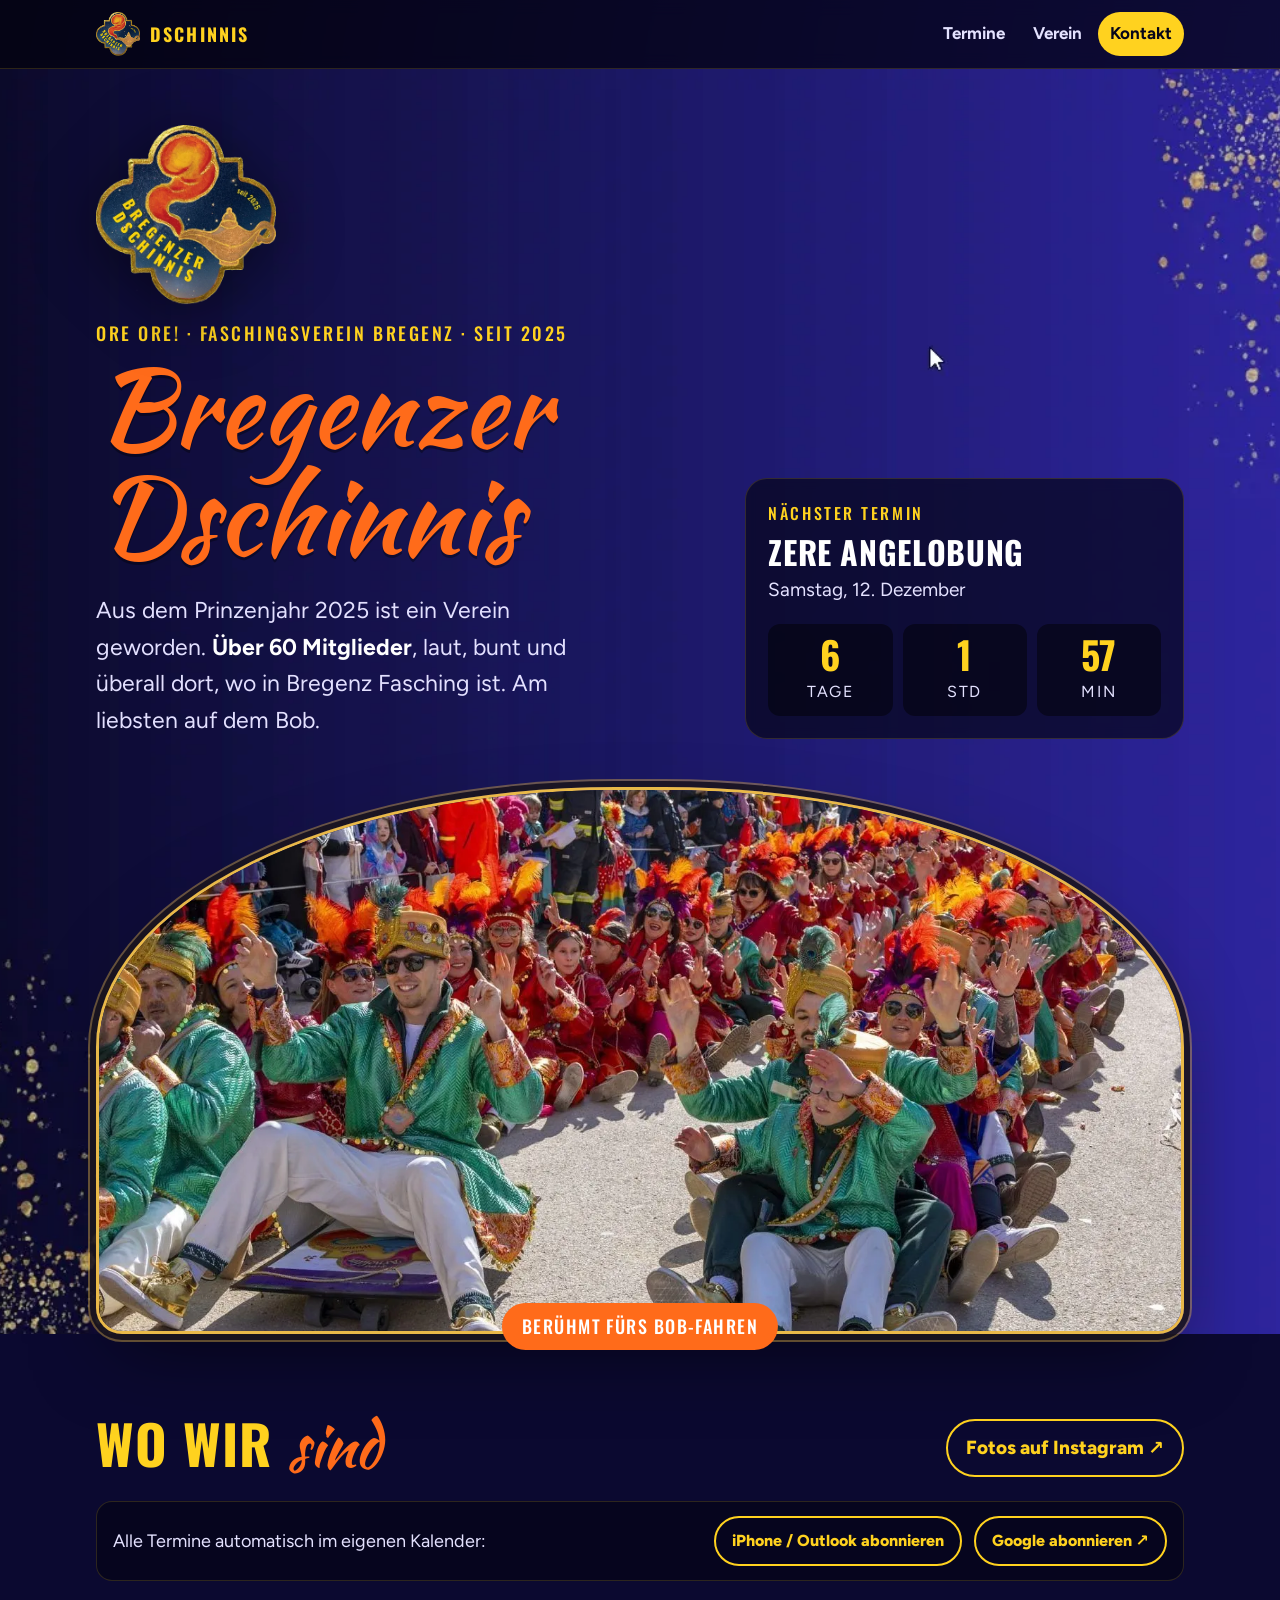
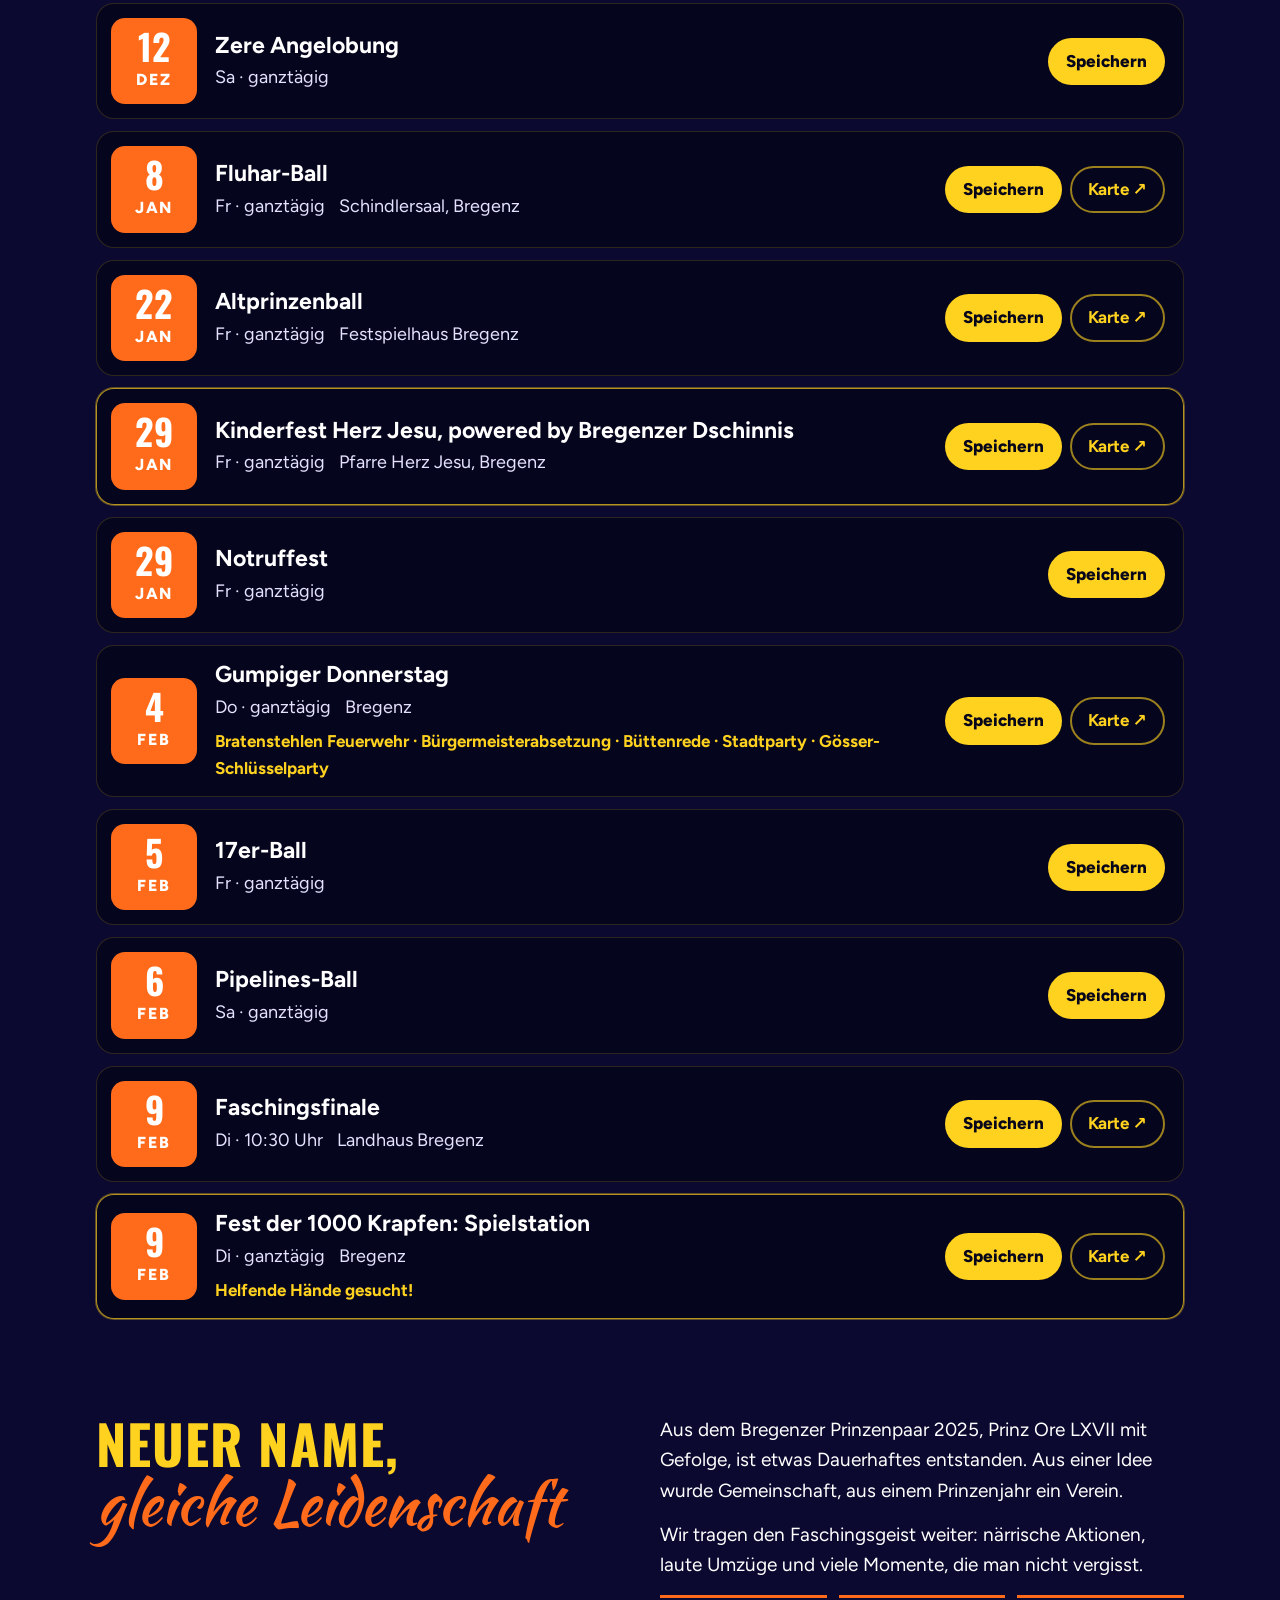
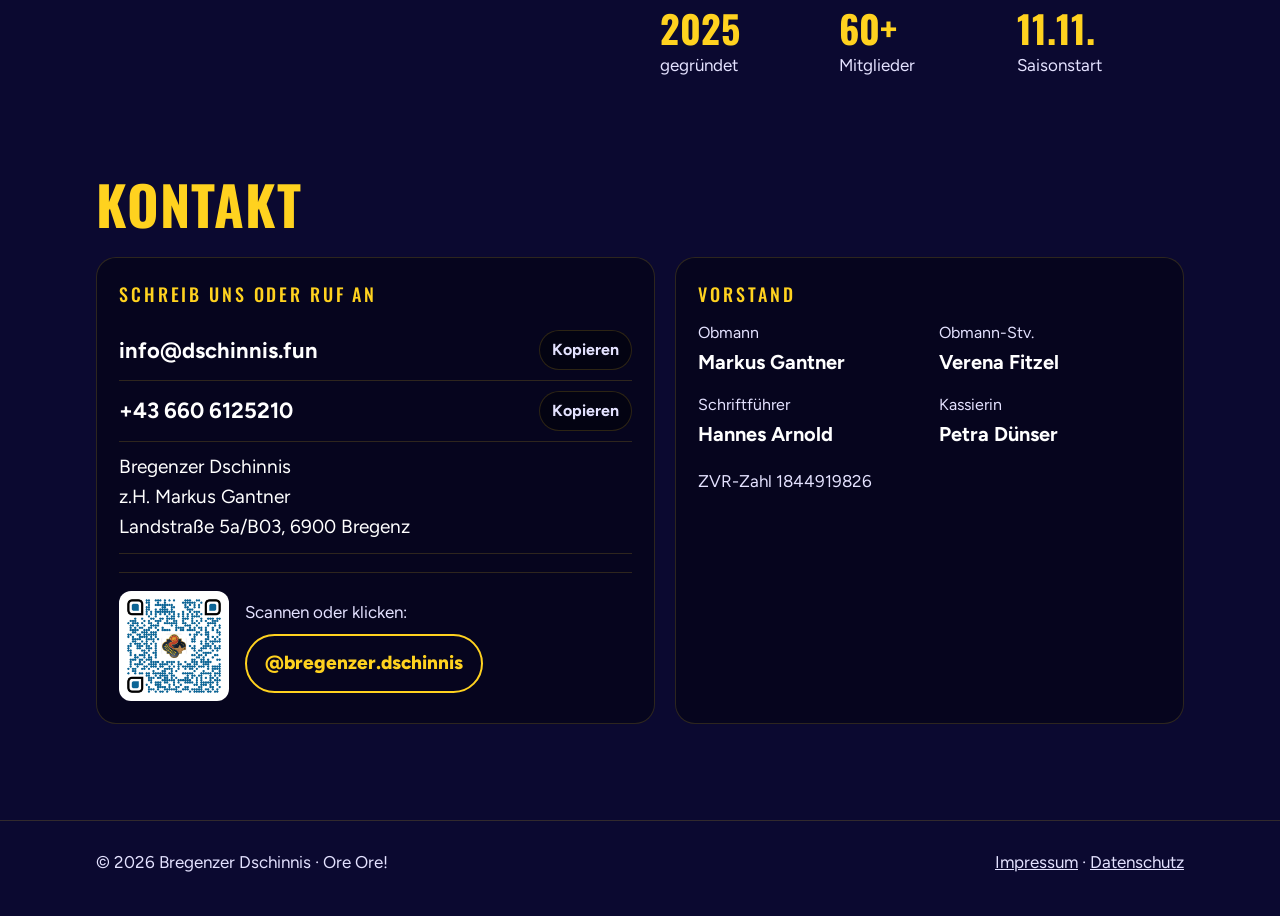
==== index.html @ 53019413 "Website Bregenzer Dschinnis: statische Seite, Termine + ICS-Action - index.html, impressum, datensch" ====
<!doctype html>
<html lang="de">
<head>
<meta charset="utf-8">
<meta name="viewport" content="width=device-width,initial-scale=1,viewport-fit=cover">
<title>Bregenzer Dschinnis</title>
<meta name="description" content="Faschingsverein Bregenz, gegründet 2025. Termine, Auftritte und Kontakt.">
<meta name="theme-color" content="#07061a">
<link rel="icon" href="assets/favicon-64.png" type="image/png">
<link rel="apple-touch-icon" href="assets/apple-touch-icon.png">
<link rel="stylesheet" href="assets/style.css">
<meta property="og:title" content="Bregenzer Dschinnis">
<meta property="og:description" content="Faschingsverein Bregenz, gegründet 2025. Termine, Auftritte und Kontakt.">
<meta property="og:image" content="https://dschinnis.fun/assets/logo-512.png">
</head>
<body>
<header>
  <div class="wrap bar">
    <a class="brand" href="index.html" aria-label="Bregenzer Dschinnis, Startseite">
      <img src="assets/logo-160.png" width="44" height="44" alt="">
      Dschinnis
    </a>
    <nav aria-label="Hauptnavigation">
      <a href="index.html#termine">Termine</a>
      <a href="index.html#verein">Verein</a>
      <a class="cta" href="index.html#kontakt">Kontakt</a>
    </nav>
  </div>
</header>
<main id="top">
  <div class="hero-band">
  <div class="wrap hero">
    <div>
      <img class="hero-logo" src="assets/logo-400.webp" width="400" height="400" alt="Logo der Bregenzer Dschinnis: Wunderlampe mit Flamme im goldenen Rahmen">
      <p class="eyebrow">Ore Ore! · Faschingsverein Bregenz · seit 2025</p>
      <h1>Bregenzer Dschinnis</h1>
      <p class="lede">Aus dem Prinzenjahr 2025 ist ein Verein geworden. <b>Über 60 Mitglieder</b>, laut, bunt und überall dort, wo in Bregenz Fasching ist. Am liebsten auf dem Bob.</p>
    </div>
    <aside class="next" aria-live="polite">
      <div class="lbl">Nächster Termin</div>
      <h2 id="n-title">…</h2>
      <p class="where" id="n-where"></p>
      <div class="count" id="n-count">
        <div><b id="c-d">0</b><span>Tage</span></div>
        <div><b id="c-h">0</b><span>Std</span></div>
        <div><b id="c-m">0</b><span>Min</span></div>
      </div>
    </aside>
  </div>

  <div class="wrap arch">
    <figure>
      <img src="assets/umzug.webp" width="1536" height="1024" alt="Die Bregenzer Dschinnis in grün-goldenen und roten Kostümen beim Bob-Fahren auf dem Faschingsumzug, umringt von Zuschauern">
    </figure>
    <figcaption>Berühmt fürs Bob-Fahren</figcaption>
  </div>
  </div>

  <section id="termine">
    <div class="wrap">
      <div class="sec-head">
        <h2 class="big">Wo wir <em>sind</em></h2>
        <a class="btn" href="https://www.instagram.com/bregenzer.dschinnis" target="_blank" rel="noopener">Fotos auf Instagram ↗</a>
      </div>
      <div class="abo">
        <p>Alle Termine automatisch im eigenen Kalender:</p>
        <a class="btn" id="abo-ios" href="termine.ics">iPhone / Outlook abonnieren</a>
        <a class="btn" id="abo-google" href="termine.ics" target="_blank" rel="noopener">Google abonnieren ↗</a>
      </div>
      <ol class="list" id="events"><li class="empty">Termine werden geladen …</li></ol>
    </div>
  </section>

  <section id="verein">
    <div class="wrap about">
      <div>
        <h2 class="big">Neuer Name,<br><em>gleiche Leidenschaft</em></h2>
      </div>
      <div>
        <p>Aus dem Bregenzer Prinzenpaar 2025, Prinz Ore LXVII mit Gefolge, ist etwas Dauerhaftes entstanden. Aus einer Idee wurde Gemeinschaft, aus einem Prinzenjahr ein Verein.</p>
        <p>Wir tragen den Faschingsgeist weiter: närrische Aktionen, laute Umzüge und viele Momente, die man nicht vergisst.</p>
        <div class="facts">
          <div class="fact"><b>2025</b><span>gegründet</span></div>
          <div class="fact"><b>60+</b><span>Mitglieder</span></div>
          <div class="fact"><b>11.11.</b><span>Saisonstart</span></div>
        </div>
      </div>
    </div>
  </section>

  <section id="kontakt">
    <div class="wrap">
      <div class="sec-head"><h2 class="big">Kontakt</h2></div>
      <div class="contact">
        <div class="card">
          <h3>Schreib uns oder ruf an</h3>
          <div class="line"><a class="v" id="mail" href="mailto:info@dschinnis.fun">info@dschinnis.fun</a><button class="copy" data-copy="mail" type="button">Kopieren</button></div>
          <div class="line"><a class="v" id="tel" href="tel:+436606125210">+43 660 6125210</a><button class="copy" data-copy="tel" type="button">Kopieren</button></div>
          <div class="line"><span>Bregenzer Dschinnis<br>z.H. Markus Gantner<br>Landstraße 5a/B03, 6900 Bregenz</span></div>
          <div class="qr">
            <img src="assets/qr-instagram.png" width="360" height="360" alt="QR-Code zum Instagram-Profil der Bregenzer Dschinnis">
            <div><p>Scannen oder klicken:</p><a class="btn" href="https://www.instagram.com/bregenzer.dschinnis" target="_blank" rel="noopener">@bregenzer.dschinnis</a></div>
          </div>
        </div>
        <div class="card">
          <h3>Vorstand</h3>
          <dl class="board">
            <div><dt>Obmann</dt><dd>Markus Gantner</dd></div>
            <div><dt>Obmann-Stv.</dt><dd>Verena Fitzel</dd></div>
            <div><dt>Schriftführer</dt><dd>Hannes Arnold</dd></div>
            <div><dt>Kassierin</dt><dd>Petra Dünser</dd></div>
          </dl>
          <p style="color:var(--muted);font-size:17px;margin:18px 0 0">ZVR-Zahl 1844919826</p>
        </div>
      </div>
    </div>
  </section>
</main>
<footer>
  <div class="wrap">
    <span>© <span id="yr">2026</span> Bregenzer Dschinnis · Ore Ore!</span>
    <span><a href="impressum.html">Impressum</a> · <a href="datenschutz.html">Datenschutz</a></span>
  </div>
</footer>
<script>document.getElementById("yr").textContent=new Date().getFullYear()</script>
<script src="assets/app.js" defer></script>
</body>
</html>
---- assets/style.css ----
@import url("fonts.css");
/* Layout: Plakat-Look der Dschinnis — Verlauf Schwarz→Königsblau mit Goldstaub, Logo + orange Pinselschrift im Hero, Bob-Foto im Torbogen, dann Termine. */
:root{
  --night:#07061a;
  --night-2:rgba(6,5,28,.82);   /* Karten auf dem Blauverlauf */
  --line:rgba(255,210,31,.16);
  --royal:#3a31c9;              /* Plakat-Blau */
  --blue:#221b8f;
  --orange:#ff6b1a;             /* Flamme im Logo / Plakat-Schrift */
  --gold:#e9b949;               /* Goldstaub, Logo-Rahmen */
  --yellow:#ffd21f;             /* Logo-Schrift */
  --ink:#ffffff;
  --muted:#e4e2ff;             /* Nebentext: hell genug für guten Kontrast */
  --display:"Oswald","Arial Narrow",Impact,sans-serif;
  --script:"Kaushan Script","Brush Script MT",cursive;
  --body:"Figtree",system-ui,-apple-system,"Segoe UI",sans-serif;
  color-scheme:dark;
}
*{box-sizing:border-box}
body{margin:0}
img{max-width:100%;height:auto}
html{scroll-behavior:smooth}
body{
  background:#0b0930 linear-gradient(100deg,#000 0%,#100c47 35%,#221b8f 70%,#3a31c9 100%) fixed;
  color:var(--ink);font-family:var(--body);font-size:19px;line-height:1.6;
}
a{color:inherit}
:focus-visible{outline:3px solid var(--yellow);outline-offset:3px;border-radius:4px}
.wrap{max-width:1120px;margin:0 auto;padding-left:max(16px,env(safe-area-inset-left,0px));padding-right:max(16px,env(safe-area-inset-right,0px))}

/* Header */
body::before{content:"";position:fixed;inset:0 0 auto;height:env(safe-area-inset-top,0px);z-index:10;background:var(--night)}
header{position:sticky;top:env(safe-area-inset-top,0px);z-index:5;background:rgba(7,6,26,.82);backdrop-filter:blur(8px);border-bottom:1px solid var(--line)}
.bar{display:flex;align-items:center;justify-content:space-between;gap:16px;padding-block:12px}
.brand{display:flex;align-items:center;gap:10px;text-decoration:none;font-family:var(--display);font-weight:700;font-size:18px;letter-spacing:.12em;text-transform:uppercase;color:var(--yellow)}
.brand img{width:44px;height:44px;display:block}
nav{display:flex;gap:4px;flex-wrap:wrap}
nav a{text-decoration:none;font-weight:700;font-size:17px;padding:8px 12px;border-radius:999px;color:var(--muted)}
nav a:hover{color:var(--ink);background:rgba(255,255,255,.08)}
nav a.cta{color:var(--night);background:var(--yellow)}

/* Hero */
.hero{padding-block:56px 32px;display:grid;grid-template-columns:1.25fr .9fr;gap:40px;align-items:end}
.eyebrow{font-family:var(--display);font-weight:500;text-transform:uppercase;letter-spacing:.14em;font-size:18px;color:var(--yellow);margin:0 0 6px}
h1{font-family:var(--script);font-weight:400;font-size:clamp(52px,8.6vw,108px);line-height:1;margin:0;color:var(--orange);text-wrap:balance;text-shadow:0 3px 0 rgba(0,0,0,.35)}
.lede{font-size:clamp(20px,2.3vw,23px);color:var(--ink);max-width:34ch;margin:22px 0 0}
.lede b{color:var(--ink)}

.next{background:rgba(7,6,26,.7);backdrop-filter:blur(6px);border:1px solid var(--line);border-radius:22px;padding:22px;position:relative;overflow:hidden;min-width:0}
.next .lbl{font-family:var(--display);font-size:16px;font-weight:500;letter-spacing:.16em;text-transform:uppercase;color:var(--yellow)}
.next h2{font-family:var(--display);font-weight:700;text-transform:uppercase;letter-spacing:.02em;font-size:32px;line-height:1.1;margin:8px 0 6px}
.next .where{color:var(--muted);margin:0}
.count{display:flex;gap:10px;margin-top:18px;font-variant-numeric:tabular-nums}
.count div{flex:1;background:rgba(0,0,0,.45);border-radius:12px;padding:10px 6px;text-align:center}
.count b{display:block;font-family:var(--display);font-weight:700;font-size:38px;line-height:1.1;color:var(--yellow)}
.count span{font-size:15px;color:var(--muted);text-transform:uppercase;letter-spacing:.1em}

/* Foto im Torbogen */
.arch{margin-block:16px 8px;position:relative}
.arch figure{margin:0;border-radius:min(46vw,520px) min(46vw,520px) 26px 26px / 260px 260px 26px 26px;overflow:hidden;border:3px solid var(--gold);box-shadow:0 0 0 6px rgba(7,6,26,.8),0 0 0 8px rgba(233,185,73,.4),0 30px 80px -20px rgba(0,0,0,.6)}
.arch img{display:block;width:100%;aspect-ratio:16/8;object-fit:cover;object-position:50% 55%}
.arch figcaption{position:absolute;left:50%;bottom:-16px;transform:translateX(-50%);background:var(--orange);color:#fff;font-family:var(--display);font-weight:500;letter-spacing:.08em;text-transform:uppercase;font-size:18px;padding:9px 20px;border-radius:999px;white-space:nowrap;max-width:calc(100% - 32px);overflow:hidden;text-overflow:ellipsis}

/* Sections */
section{padding-block:72px 24px}
.sec-head{display:flex;justify-content:space-between;align-items:end;gap:16px;flex-wrap:wrap;margin-bottom:24px}
h2.big{font-family:var(--display);font-weight:700;text-transform:uppercase;letter-spacing:.02em;color:var(--yellow);font-size:clamp(34px,5vw,54px);line-height:1.05;margin:0}
h2.big em{font-family:var(--script);font-weight:400;text-transform:none;letter-spacing:0;font-style:normal;color:var(--orange);font-size:1.12em}
.btn{display:inline-flex;align-items:center;gap:8px;text-decoration:none;font-weight:800;border-radius:999px;padding:12px 18px;border:2px solid var(--yellow);color:var(--yellow);background:transparent;cursor:pointer;font:inherit;font-weight:800}
.btn:hover{background:var(--yellow);color:var(--night)}
.note{font-size:17px;color:var(--muted);background:rgba(0,0,0,.3);border:1px dashed var(--line);border-radius:12px;padding:10px 14px;margin:0 0 20px}

/* Termine */
.list{display:grid;gap:12px;list-style:none;margin:0;padding:0}
.ev{display:grid;grid-template-columns:86px 1fr auto;gap:18px;align-items:center;background:var(--night-2);border:1px solid var(--line);border-radius:18px;padding:14px 18px 14px 14px}
.date{border-radius:14px;text-align:center;padding:10px 0;background:var(--orange);color:#fff;font-variant-numeric:tabular-nums}
.date b{display:block;font-family:var(--display);font-weight:700;font-size:36px;line-height:1}
.date span{font-size:15px;font-weight:800;letter-spacing:.12em;text-transform:uppercase}
.ev h3{margin:0;font-size:23px;line-height:1.25}
.ev .meta{margin:4px 0 0;color:var(--muted);font-size:18px;display:flex;flex-wrap:wrap;gap:4px 14px}
.ev.star{border-color:rgba(255,210,31,.7);box-shadow:0 0 0 1px rgba(255,210,31,.35)}
.ev .info{margin:6px 0 0;font-size:17px;color:var(--yellow);font-weight:700}
.acts{display:flex;gap:8px;align-items:center;flex-wrap:wrap;justify-content:flex-end}
.save{position:relative}
.save summary{list-style:none;cursor:pointer;font-weight:800;font-size:17px;color:var(--night);background:var(--yellow);padding:10px 18px;border-radius:999px}
.save summary::-webkit-details-marker{display:none}
.save[open] summary{background:var(--orange)}
.save .menu{position:absolute;right:0;top:calc(100% + 6px);z-index:3;background:#0b0930;border:1px solid var(--line);border-radius:14px;padding:6px;display:grid;min-width:210px;box-shadow:0 20px 40px -10px #000}
.save .menu a{text-decoration:none;padding:12px 14px;border-radius:10px;font-weight:700;font-size:17px}
.save .menu a:hover{background:rgba(255,255,255,.08)}
.ev a.map{white-space:nowrap;text-decoration:none;font-weight:700;font-size:17px;color:var(--yellow);border:2px solid rgba(255,210,31,.6);padding:8px 16px;border-radius:999px}
.ev a.map:hover{background:rgba(255,210,31,.1)}
.ev>div{min-width:0}

/* Über uns */
.about{display:grid;grid-template-columns:1fr 1fr;gap:40px;align-items:start}
.about p{margin:0 0 14px;max-width:60ch}
.facts{display:grid;grid-template-columns:repeat(3,1fr);gap:12px}
.fact{border-top:3px solid var(--orange);padding-top:10px}
.fact b{display:block;font-family:var(--display);font-weight:700;font-size:38px;color:var(--yellow);line-height:1.1}
.fact span{color:var(--muted);font-size:17px}

/* Kontakt */
.contact{display:grid;grid-template-columns:1.1fr 1fr;gap:20px}
.card{background:var(--night-2);border:1px solid var(--line);border-radius:20px;padding:22px;min-width:0}
.card h3{margin:0 0 12px;font-family:var(--display);font-weight:500;font-size:18px;text-transform:uppercase;letter-spacing:.16em;color:var(--yellow)}
.line{display:flex;justify-content:space-between;align-items:center;gap:12px;padding-block:10px;border-bottom:1px solid var(--line);flex-wrap:wrap}
.line:last-child{border-bottom:0}
.line .v{font-weight:700;font-size:22px;user-select:all;overflow-wrap:anywhere}
.copy{font:inherit;font-size:15px;font-weight:700;color:var(--muted);background:rgba(0,0,0,.4);border:1px solid var(--line);border-radius:999px;padding:6px 12px;cursor:pointer}
.copy:hover{color:var(--ink)}
.board{display:grid;grid-template-columns:1fr 1fr;gap:14px 18px;margin:0}
.board dt{font-size:16px;color:var(--muted)}
.board dd{margin:0;font-weight:700;font-size:20px}

footer{margin-top:72px;border-top:1px solid var(--line);padding-block:28px 40px;color:var(--muted);font-size:17px}
footer .wrap{display:flex;justify-content:space-between;gap:16px;flex-wrap:wrap}
footer a{color:var(--muted)}

@media (max-width:820px){
  .hero,.about,.contact{grid-template-columns:1fr}
  .hero{padding-block:36px 16px;gap:28px}
  .arch figure{border-radius:200px 200px 20px 20px / 120px 120px 20px 20px}
  .arch img{aspect-ratio:4/3}
  nav a:not(.cta){display:none}
}
@media (max-width:520px){
  .ev{grid-template-columns:64px 1fr;gap:12px}
  .acts{grid-column:2;justify-content:flex-start}
  .save .menu{left:0;right:auto}
  .date b{font-size:28px}
  .facts{grid-template-columns:1fr 1fr 1fr}
  .fact b{font-size:30px}
  .board{grid-template-columns:1fr}
}
@media (prefers-reduced-motion:no-preference){
  .hero-logo{animation:float 6s ease-in-out infinite}
  @keyframes float{50%{transform:translateY(-8px) rotate(-2deg)}}
}

/* Unterseiten (Impressum, Datenschutz) */
.legal{padding-block:48px 24px;max-width:760px}
.legal h1{font-size:clamp(44px,7vw,72px)}
.legal h2{font-family:var(--display);font-weight:500;text-transform:uppercase;letter-spacing:.08em;font-size:20px;margin:32px 0 8px;color:var(--yellow)}
.legal p,.legal li{color:var(--ink);max-width:65ch}
.legal a{color:var(--yellow)}
.empty{color:var(--ink);background:var(--night-2);border:1px dashed var(--line);border-radius:18px;padding:22px}
.line a.v{text-decoration:none}

/* Hero mit Goldstaub wie auf den Plakaten */
.hero-band{background:url(goldstaub.webp) center/cover no-repeat}
.hero-logo{width:clamp(120px,16vw,180px);height:auto;display:block;margin:0 0 14px;filter:drop-shadow(0 10px 30px rgba(0,0,0,.5))}
.qr{display:flex;gap:16px;align-items:center;margin-top:18px;padding-top:18px;border-top:1px solid var(--line)}
.qr img{width:110px;height:110px;border-radius:12px;background:#fff;padding:6px}
.qr p{margin:0 0 8px;color:var(--muted);font-size:17px}
.hero .lede{color:#e3e0ff}
.abo{display:flex;flex-wrap:wrap;gap:10px 12px;align-items:center;margin:0 0 22px;padding:14px 16px;background:var(--night-2);border:1px solid var(--line);border-radius:16px}
.abo p{margin:0 8px 0 0;font-size:18px;color:var(--muted);flex:1 1 260px}
.abo .btn{font-size:16px;padding:10px 16px}
.qr>div{min-width:0}
.qr .btn{max-width:100%;overflow-wrap:anywhere;white-space:normal}
.count span,.date span{font-size:16px}
.copy{font-size:16px}
@media (max-width:520px){
  .qr img{width:88px;height:88px}
  .qr .btn{font-size:16px;padding:10px 14px}
  .abo .btn{flex:1 1 100%;justify-content:center}
}
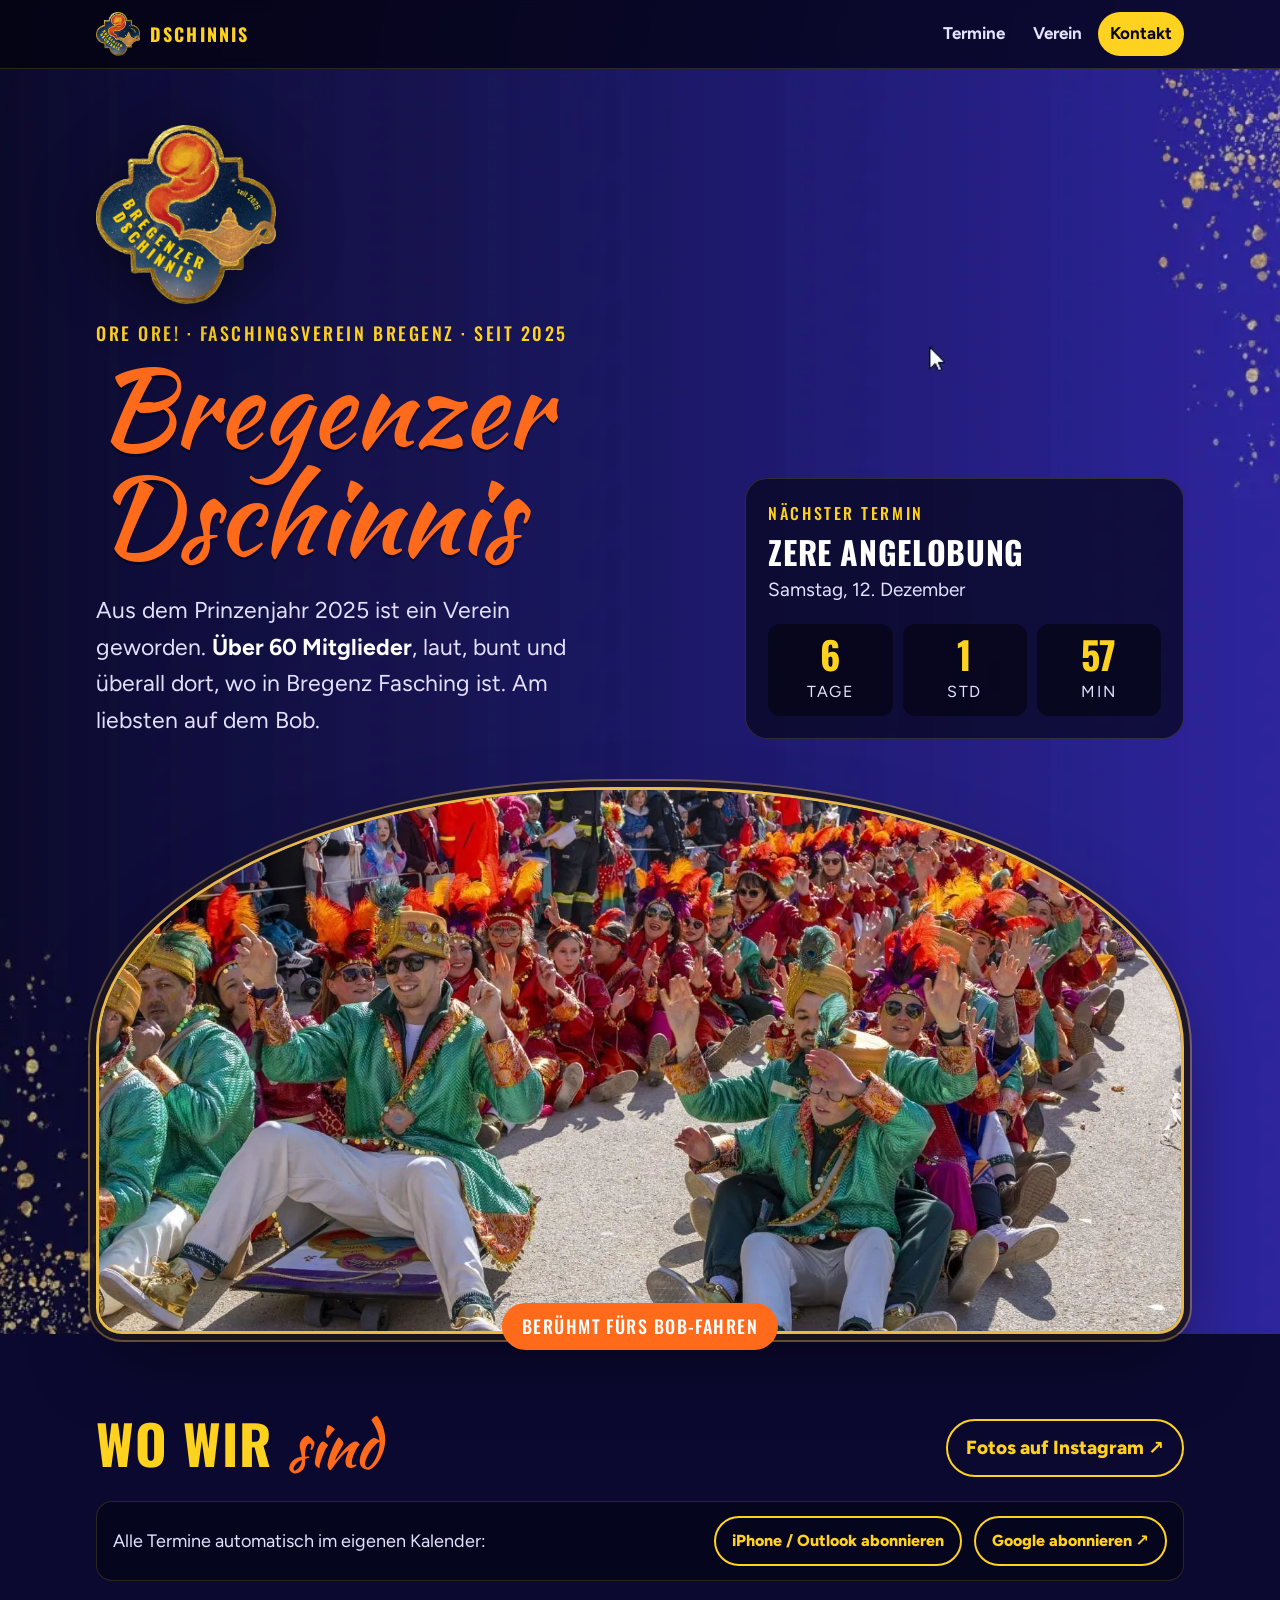
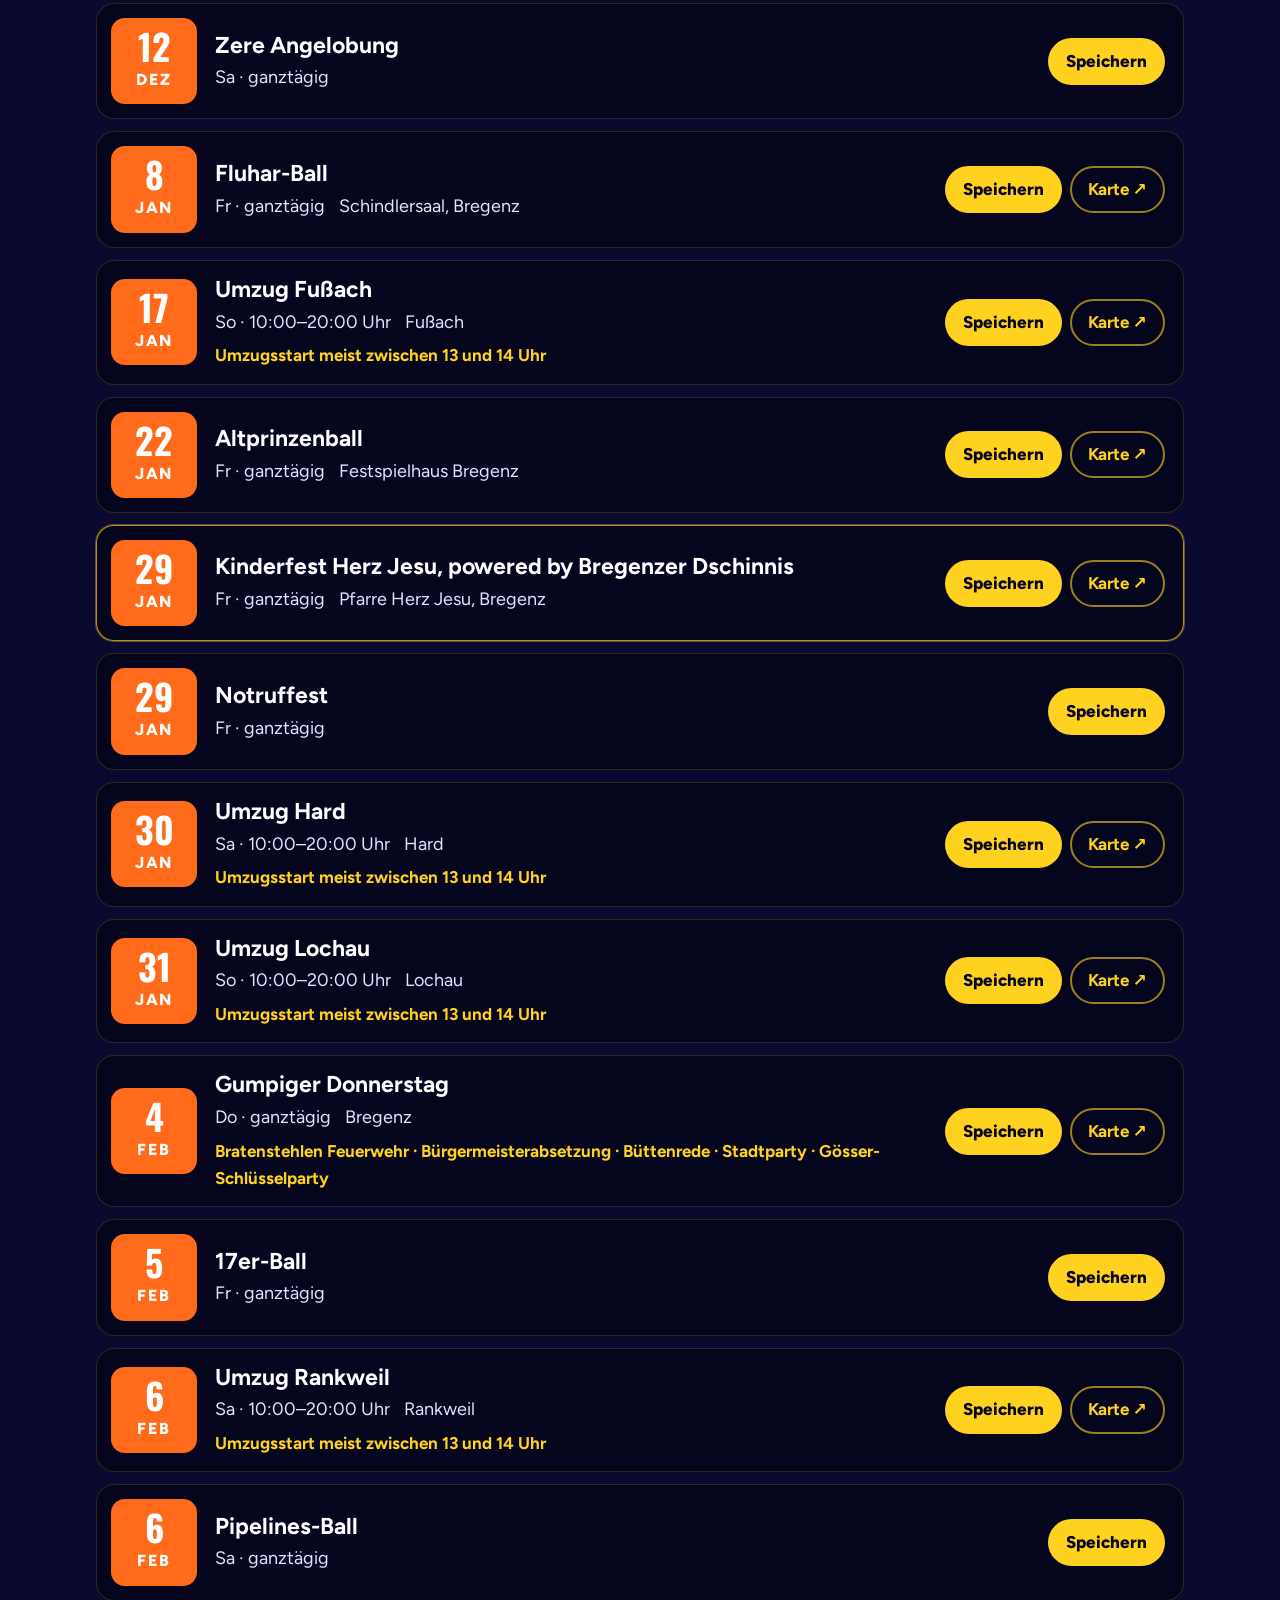
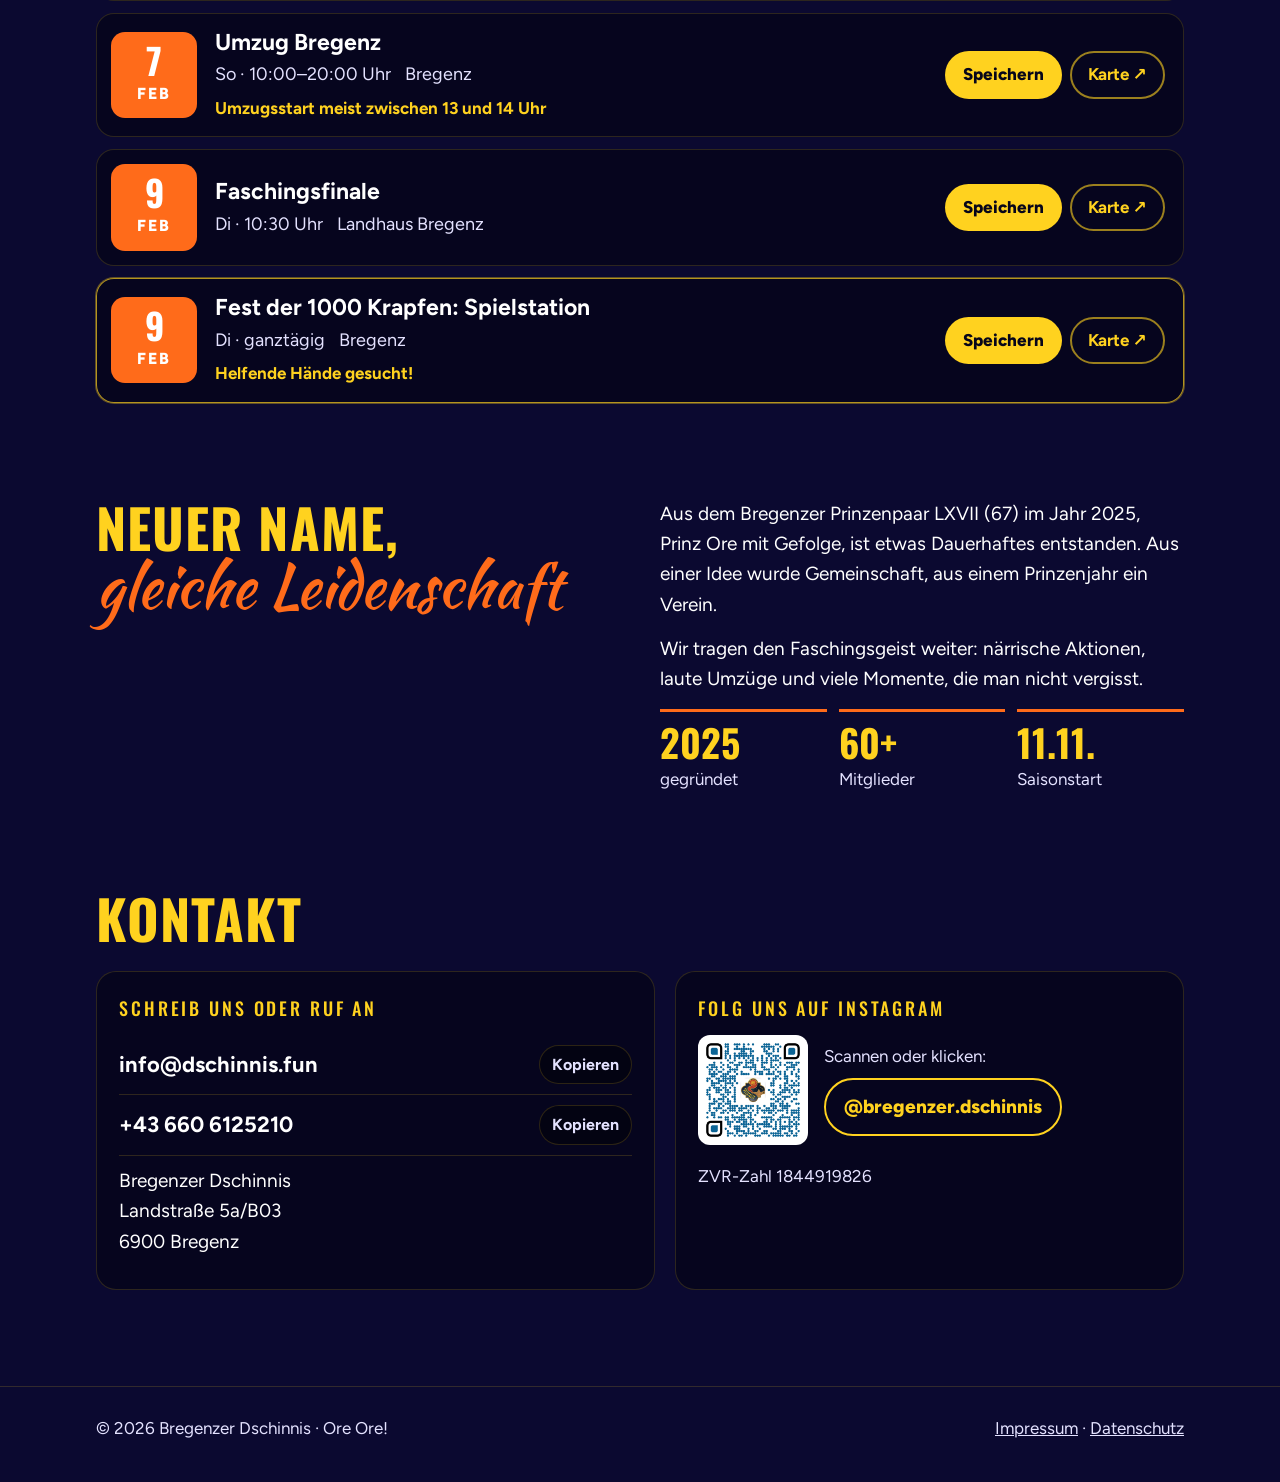
==== commit ac3c38d9: "Umzüge 2027 in Termine, Vorstandsnamen entfernt, Prinzenpaar LXVII (67) Co-Authored-By: Claude Opus " ====
--- a/index.html
+++ b/index.html
@@ -77,7 +77,7 @@
         <h2 class="big">Neuer Name,<br><em>gleiche Leidenschaft</em></h2>
       </div>
       <div>
-        <p>Aus dem Bregenzer Prinzenpaar 2025, Prinz Ore LXVII mit Gefolge, ist etwas Dauerhaftes entstanden. Aus einer Idee wurde Gemeinschaft, aus einem Prinzenjahr ein Verein.</p>
+        <p>Aus dem Bregenzer Prinzenpaar LXVII (67) im Jahr 2025, Prinz Ore mit Gefolge, ist etwas Dauerhaftes entstanden. Aus einer Idee wurde Gemeinschaft, aus einem Prinzenjahr ein Verein.</p>
         <p>Wir tragen den Faschingsgeist weiter: närrische Aktionen, laute Umzüge und viele Momente, die man nicht vergisst.</p>
         <div class="facts">
           <div class="fact"><b>2025</b><span>gegründet</span></div>
@@ -96,20 +96,14 @@
           <h3>Schreib uns oder ruf an</h3>
           <div class="line"><a class="v" id="mail" href="mailto:info@dschinnis.fun">info@dschinnis.fun</a><button class="copy" data-copy="mail" type="button">Kopieren</button></div>
           <div class="line"><a class="v" id="tel" href="tel:+436606125210">+43 660 6125210</a><button class="copy" data-copy="tel" type="button">Kopieren</button></div>
-          <div class="line"><span>Bregenzer Dschinnis<br>z.H. Markus Gantner<br>Landstraße 5a/B03, 6900 Bregenz</span></div>
+          <div class="line"><span>Bregenzer Dschinnis<br>Landstraße 5a/B03<br>6900 Bregenz</span></div>
+        </div>
+        <div class="card">
+          <h3>Folg uns auf Instagram</h3>
           <div class="qr">
             <img src="assets/qr-instagram.png" width="360" height="360" alt="QR-Code zum Instagram-Profil der Bregenzer Dschinnis">
             <div><p>Scannen oder klicken:</p><a class="btn" href="https://www.instagram.com/bregenzer.dschinnis" target="_blank" rel="noopener">@bregenzer.dschinnis</a></div>
           </div>
-        </div>
-        <div class="card">
-          <h3>Vorstand</h3>
-          <dl class="board">
-            <div><dt>Obmann</dt><dd>Markus Gantner</dd></div>
-            <div><dt>Obmann-Stv.</dt><dd>Verena Fitzel</dd></div>
-            <div><dt>Schriftführer</dt><dd>Hannes Arnold</dd></div>
-            <div><dt>Kassierin</dt><dd>Petra Dünser</dd></div>
-          </dl>
           <p style="color:var(--muted);font-size:17px;margin:18px 0 0">ZVR-Zahl 1844919826</p>
         </div>
       </div>
--- a/assets/style.css
+++ b/assets/style.css
@@ -150,7 +150,7 @@
 /* Hero mit Goldstaub wie auf den Plakaten */
 .hero-band{background:url(goldstaub.webp) center/cover no-repeat}
 .hero-logo{width:clamp(120px,16vw,180px);height:auto;display:block;margin:0 0 14px;filter:drop-shadow(0 10px 30px rgba(0,0,0,.5))}
-.qr{display:flex;gap:16px;align-items:center;margin-top:18px;padding-top:18px;border-top:1px solid var(--line)}
+.qr{display:flex;gap:16px;align-items:center}
 .qr img{width:110px;height:110px;border-radius:12px;background:#fff;padding:6px}
 .qr p{margin:0 0 8px;color:var(--muted);font-size:17px}
 .hero .lede{color:#e3e0ff}
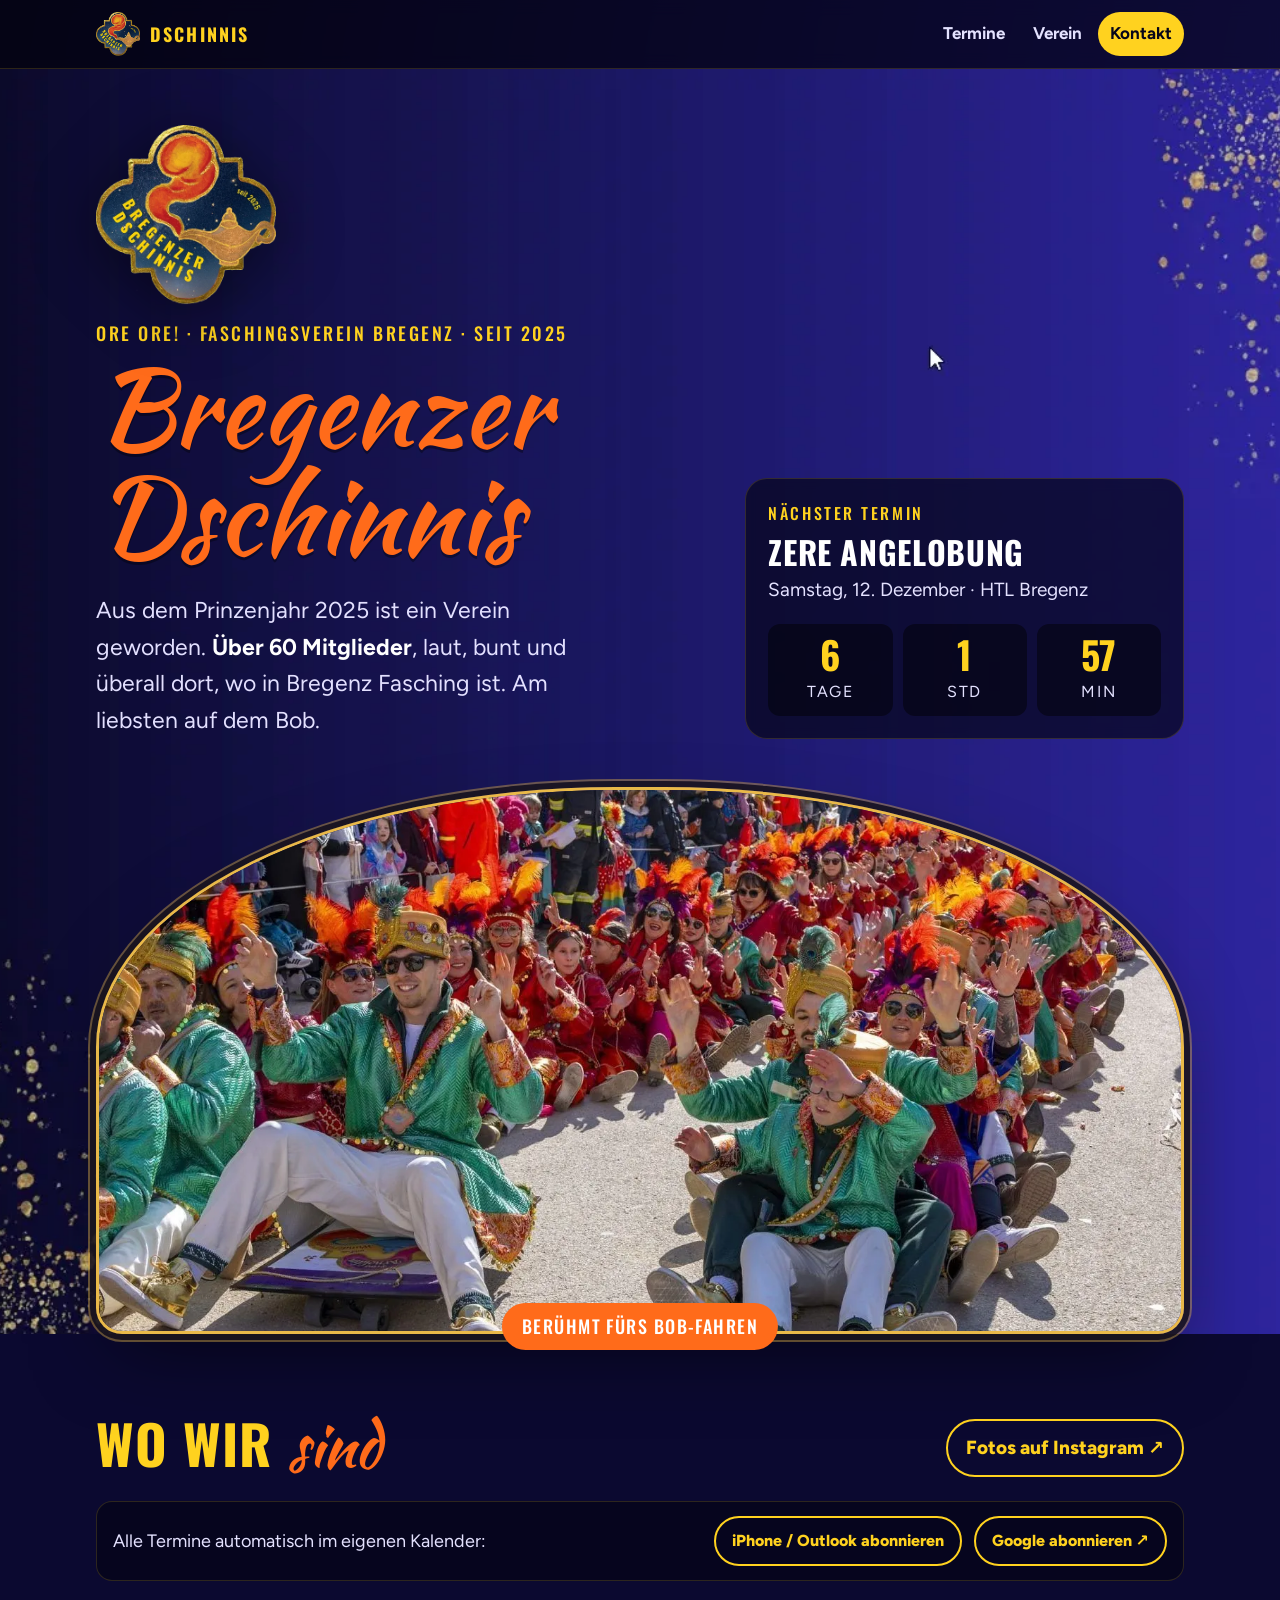
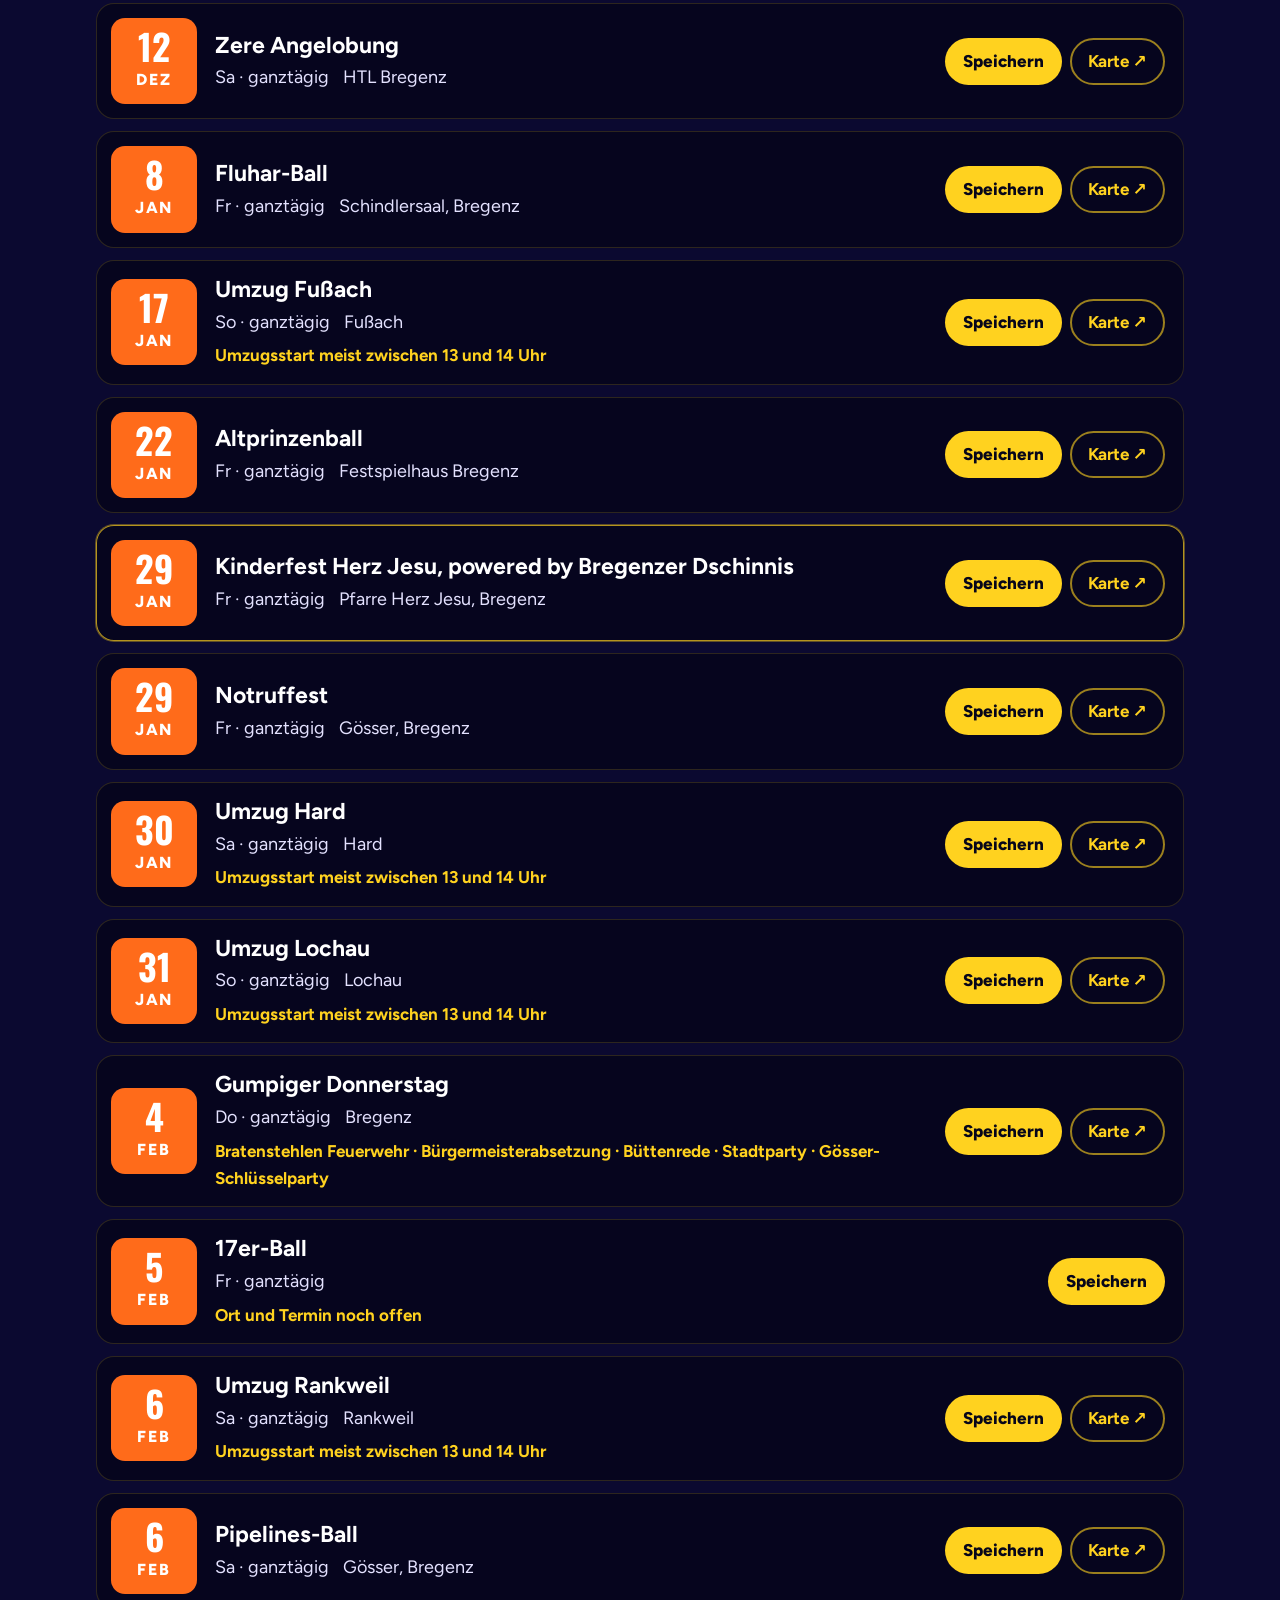
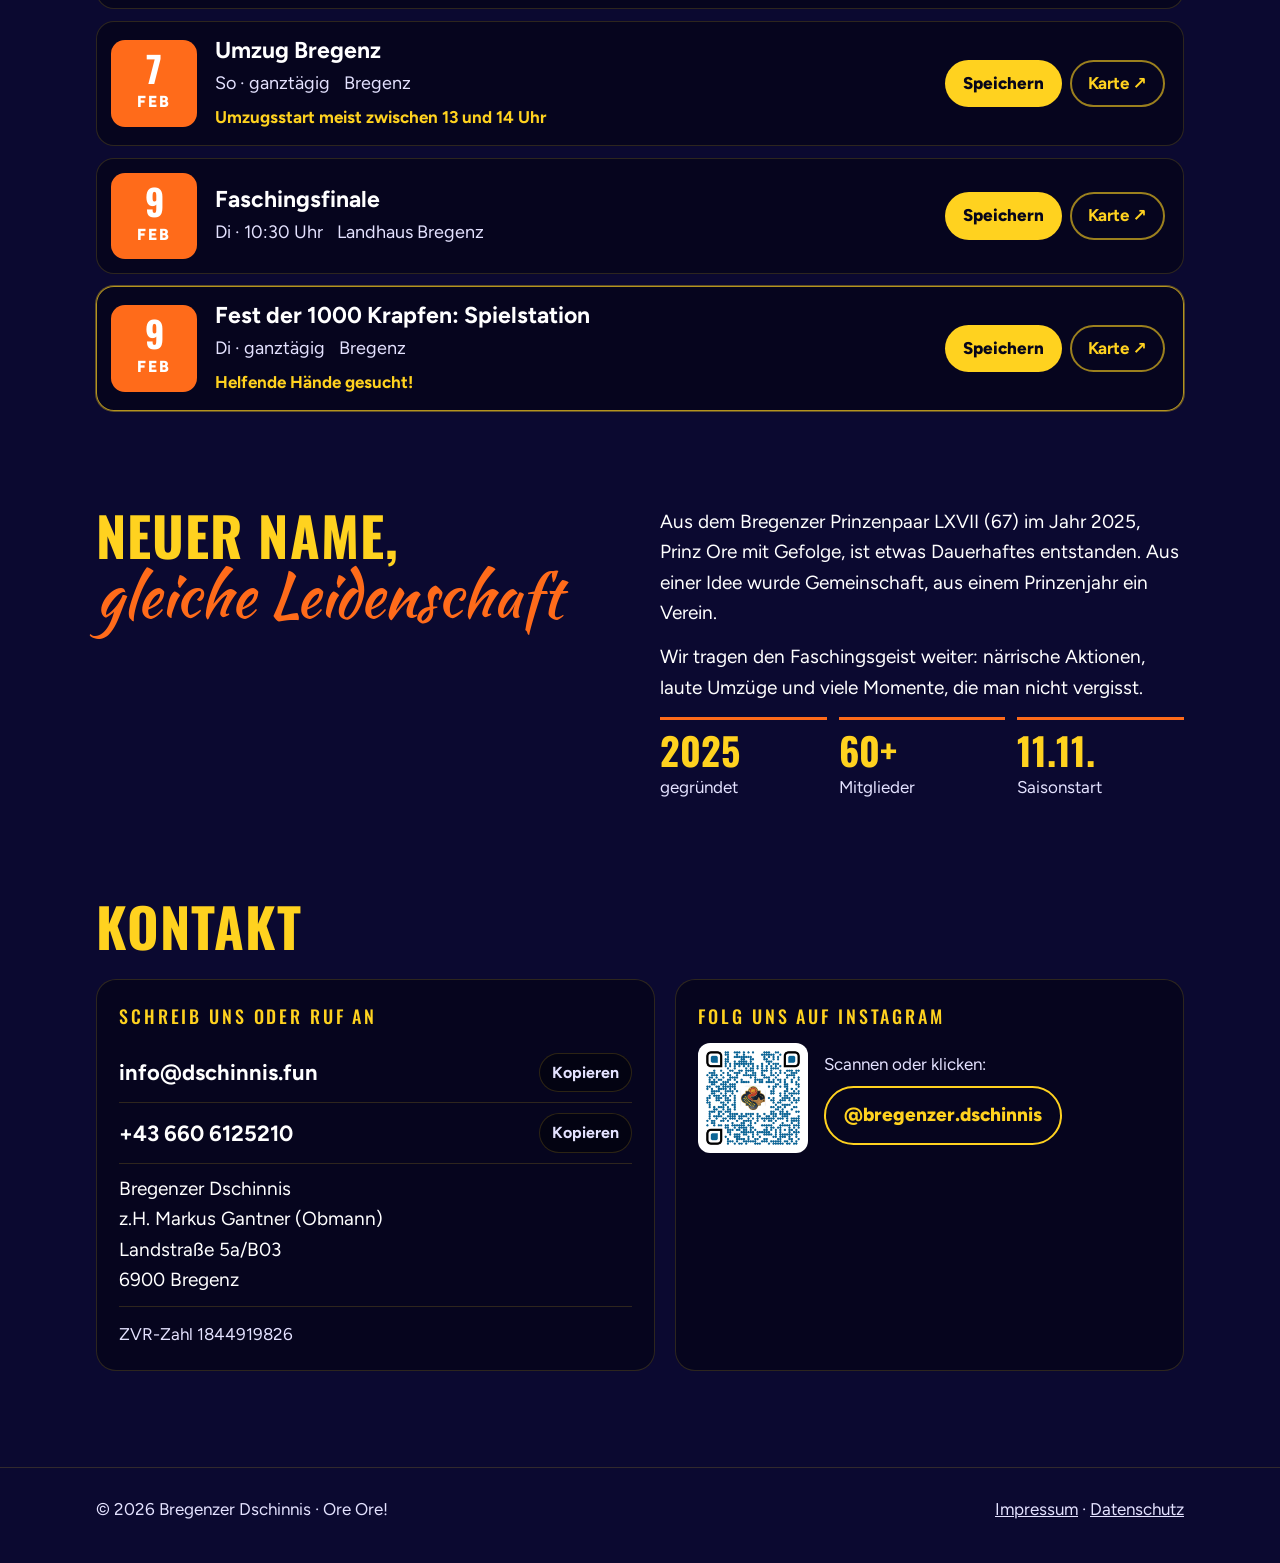
==== commit 9f278aa2: "Weihnachtsmarkt Lochau, Orte ergänzt, ZVR unter Adresse, Obmann im Kontakt Co-Authored-By: Claude Op" ====
--- a/index.html
+++ b/index.html
@@ -96,7 +96,8 @@
           <h3>Schreib uns oder ruf an</h3>
           <div class="line"><a class="v" id="mail" href="mailto:info@dschinnis.fun">info@dschinnis.fun</a><button class="copy" data-copy="mail" type="button">Kopieren</button></div>
           <div class="line"><a class="v" id="tel" href="tel:+436606125210">+43 660 6125210</a><button class="copy" data-copy="tel" type="button">Kopieren</button></div>
-          <div class="line"><span>Bregenzer Dschinnis<br>Landstraße 5a/B03<br>6900 Bregenz</span></div>
+          <div class="line"><span>Bregenzer Dschinnis<br>z.H. Markus Gantner (Obmann)<br>Landstraße 5a/B03<br>6900 Bregenz</span></div>
+          <p style="color:var(--muted);font-size:17px;margin:14px 0 0">ZVR-Zahl 1844919826</p>
         </div>
         <div class="card">
           <h3>Folg uns auf Instagram</h3>
@@ -104,7 +105,6 @@
             <img src="assets/qr-instagram.png" width="360" height="360" alt="QR-Code zum Instagram-Profil der Bregenzer Dschinnis">
             <div><p>Scannen oder klicken:</p><a class="btn" href="https://www.instagram.com/bregenzer.dschinnis" target="_blank" rel="noopener">@bregenzer.dschinnis</a></div>
           </div>
-          <p style="color:var(--muted);font-size:17px;margin:18px 0 0">ZVR-Zahl 1844919826</p>
         </div>
       </div>
     </div>
